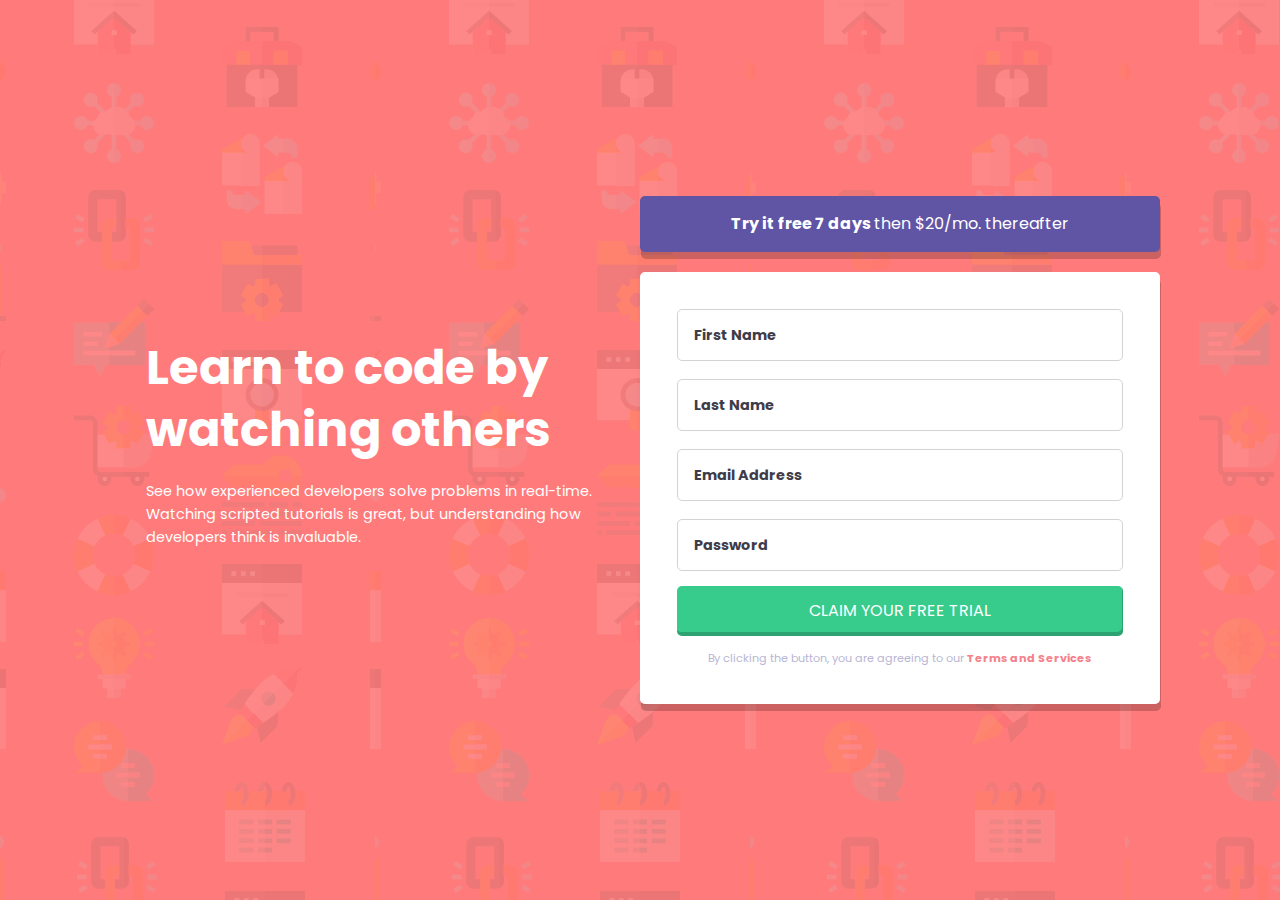
==== index.html @ 72adc968 "Styling finished - JS left" ====
<!DOCTYPE html>
<html lang="en">
<head>
  <meta charset="UTF-8">
  <meta name="viewport" content="width=device-width, initial-scale=1.0">
  <link rel="icon" type="image/png" sizes="32x32" href="./images/favicon-32x32.png">
  <link href="https://fonts.googleapis.com/css2?family=Poppins&display=swap" rel="stylesheet">
  <link rel="preconnect" href="https://fonts.googleapis.com"> 
  <link rel="preconnect" href="https://fonts.gstatic.com" crossorigin>
  <link href="normalize.css" type="text/css" rel="stylesheet">
  <link href="style.css" type="text/css" rel="stylesheet">
  <title>Intro component with sign up form</title>
</head>
<body>
  <div class="wrapper">
    <div class="txt-container">
      <h1 class="title">Learn to code by watching others</h1>
      <hr class="hr"></hr>
      <p class="description">See how experienced developers solve problems in real-time. Watching scripted tutorials is great, 
  but understanding how developers think is invaluable.</p>
    </div>
    <div class="form-container">
      <button type="submit" class="btn-bg-purp btn"> <strong>Try it free 7 days </strong>then $20/mo. thereafter</button>
      <form action="/" method="get" class="form">
        <fieldset class="fieldset">
          <input type="text" id="first-name" name="first-name" class="input" placeholder="First Name" minlength="2" maxlength="30">
          <div class="error hidden">First name cannot be empty</div>
          <input type="text" id="last-name" name="last-name" class="input" placeholder="Last Name" minlength="2" maxlength="30">
          <div class="error hidden">Last name cannot be empty</div>
          <input type="email" id="email" name="email" class="input" placeholder="Email Address">
          <div class="error hidden">Looks like this is not an email</div>
          <input type="password" id="password" name="password" class="input" placeholder="Password" minlength="6">
          <div class="error hidden">Password cannot be empty</div>
          <button type="submit" name="btn-submit" class="btn-bg-green btn">Claim your free trial</button>
          <span class="tc">By clicking the button, you are agreeing to our <a href="/" target="_blank">Terms and Services</a></span>
        </fieldset> 
      </form>
    </div>
 </div>
 <script src="script.js" type="text/javascript"></script>
</body>
</html>
---- style.css ----
* {
  box-sizing: border-box;
}

body {
  display: flex;
  flex-direction: column;
  justify-content: center;
  align-items: center;
  min-height: 100vh;
  background: #ff7a7a url("/images/bg-intro-mobile.png");
  font: 1em/1.5 "Poppins", sans-serif;
}

.wrapper {
  display: flex;
  flex-direction: column;
  width: 90%;
  max-width: 1040px;
}

.txt-container {
  display: flex;
  flex-direction: column;
  align-items: center;
  margin-bottom: 25px;
  text-align: center;
  color: white;
}

.title {
  width: 70%;
  margin-bottom: 0;
  margin-top: 0;
  font-size: 1.5em;
  line-height: 1.3em;
}

.hr {
  margin: 0;
  opacity: 0;
}

.description {
  width: 85%;
  margin-top: 1.1em;
  font-size: 0.9em;
  line-height: 1.6em;
}

.btn-bg-purp {
  width: 100%;
  margin-bottom: 20px;
  line-height: 1.5em;
  background-color: #6055a5;
  box-shadow: 1px 7px 0px 0px rgba(0, 0, 0, 0.2);
}

.fieldset {
  margin: 0;
  padding: 1.3em;
  border: none;
  border-radius: 5px;
  background-color: white;
}

.input {
  width: 100%;
  padding: 0.7em;
  border: 1px solid lightgray;
  border-radius: 5px;
}

.input:not(:first-child) {
  margin-top: 0.9em;
}

.error {
  display: flex;
  flex-direction: row-reverse;
  margin-top: 0.2em;
  font-size: 0.7em;
  font-style: italic;
  font-weight: bolder;
  color: #ff7a7a;
}

.btn-bg-green {
  width: 100%;
  margin: 0.9em 0;
  text-transform: uppercase;
  background-color: #38cc8c;
  box-shadow: -1px -4px 0px 0px inset rgba(0, 0, 0, 0.2);
}

.tc {
  display: block;
  width: 70%;
  margin: auto;
  font-size: 0.7em;
  text-align: center;
  color: #b9b6d3;
}

a {
  text-decoration: none;
  color: #f5818a;
  font-weight: bold;
}

/*//////// REPETITIVE STYLES ////////*/

.btn {
  padding: 1em;
  border: none;
  border-radius: 5px;
  color: white;
  cursor: pointer;
}

/*////// ELEMENT STATE STYLES //////*/

.btn-bg-purp:hover {
  background-color: rgba(96, 85, 165, 0.9);
}

.input::placeholder {
  color: #3e3c49;
  font-weight: bold;
  font-size: 0.9em;
}

.hidden {
  display: none;
}

.btn-bg-green:hover {
  background-color: rgba(56, 204, 140, 0.9);
}

a:hover {
  text-decoration: underline;
}

/* /////////MEDIA QUERIES //////*/

@media (min-width: 575px) and (max-width: 690px) {
  .wrapper {
    width: 80%;
  }
}

@media (min-width: 690px) and (max-width: 850px) {
  .wrapper {
    width: 70%;
  }
}

@media (min-width: 850px) {
  .wrapper {
    flex-direction: row;
  }

  .txt-container,
  .form-container {
    flex: 1 1 50%;
  }

  .txt-container {
    justify-content: center;
    margin: 0;
  }

  .title,
  .description {
    text-align: left;
  }

  .title {
    width: 90%;
    font-size: 3em;
  }

  .description {
    width: 90%;
  }

  .fieldset {
    padding: 2.3em;
    box-shadow: 1px 7px 0px 0px rgba(0, 0, 0, 0.2);
  }

  .input {
    padding: 1em;
  }

  .input:not(:first-child) {
    margin-top: 1.1em;
  }

  .tc {
    width: 100%;
  }
}
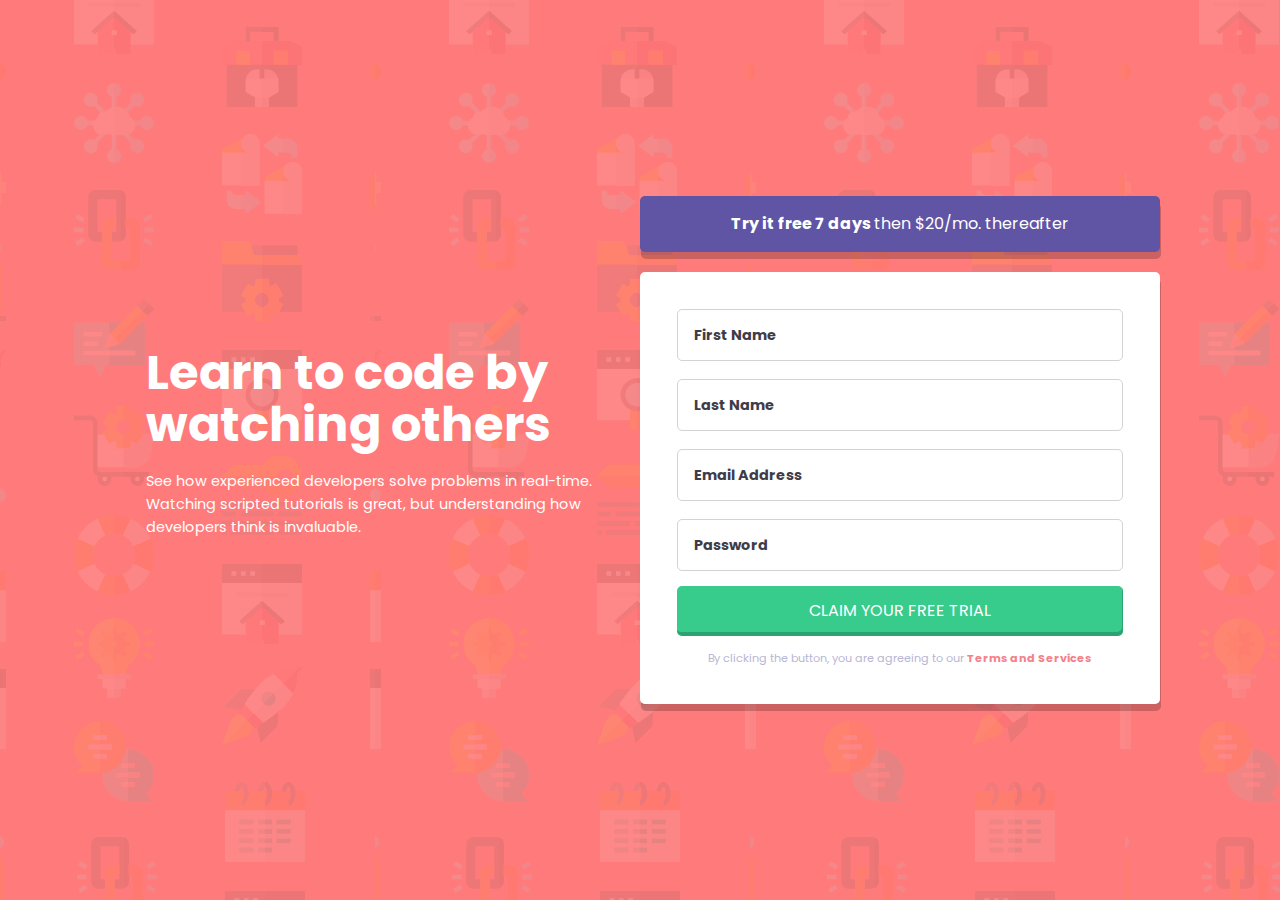
==== commit 4abb6cd3: "JS V.01 - Working | SIP - Extended Validation + Icon" ====
--- a/index.html
+++ b/index.html
@@ -24,13 +24,13 @@
       <form action="/" method="get" class="form">
         <fieldset class="fieldset">
           <input type="text" id="first-name" name="first-name" class="input" placeholder="First Name" minlength="2" maxlength="30">
-          <div class="error hidden">First name cannot be empty</div>
+          <div class="errorMsg hidden">First name cannot be empty</div>
           <input type="text" id="last-name" name="last-name" class="input" placeholder="Last Name" minlength="2" maxlength="30">
-          <div class="error hidden">Last name cannot be empty</div>
+          <div class="errorMsg hidden">Last name cannot be empty</div>
           <input type="email" id="email" name="email" class="input" placeholder="Email Address">
-          <div class="error hidden">Looks like this is not an email</div>
+          <div class="errorMsg hidden">Looks like this is not an email</div>
           <input type="password" id="password" name="password" class="input" placeholder="Password" minlength="6">
-          <div class="error hidden">Password cannot be empty</div>
+          <div class="errorMsg hidden">Password cannot be empty</div>
           <button type="submit" name="btn-submit" class="btn-bg-green btn">Claim your free trial</button>
           <span class="tc">By clicking the button, you are agreeing to our <a href="/" target="_blank">Terms and Services</a></span>
         </fieldset> 
--- a/style.css
+++ b/style.css
@@ -75,7 +75,7 @@
   margin-top: 0.9em;
 }
 
-.error {
+.errorMsg {
   display: flex;
   flex-direction: row-reverse;
   margin-top: 0.2em;
@@ -142,6 +142,14 @@
   text-decoration: underline;
 }
 
+.error {
+  border: 3px solid #ff7a7a;
+}
+
+.error::placeholder {
+  color: #ff7a7a;
+}
+
 /* /////////MEDIA QUERIES //////*/
 
 @media (min-width: 575px) and (max-width: 690px) {
@@ -179,6 +187,7 @@
   .title {
     width: 90%;
     font-size: 3em;
+    line-height: 1.1em;
   }
 
   .description {
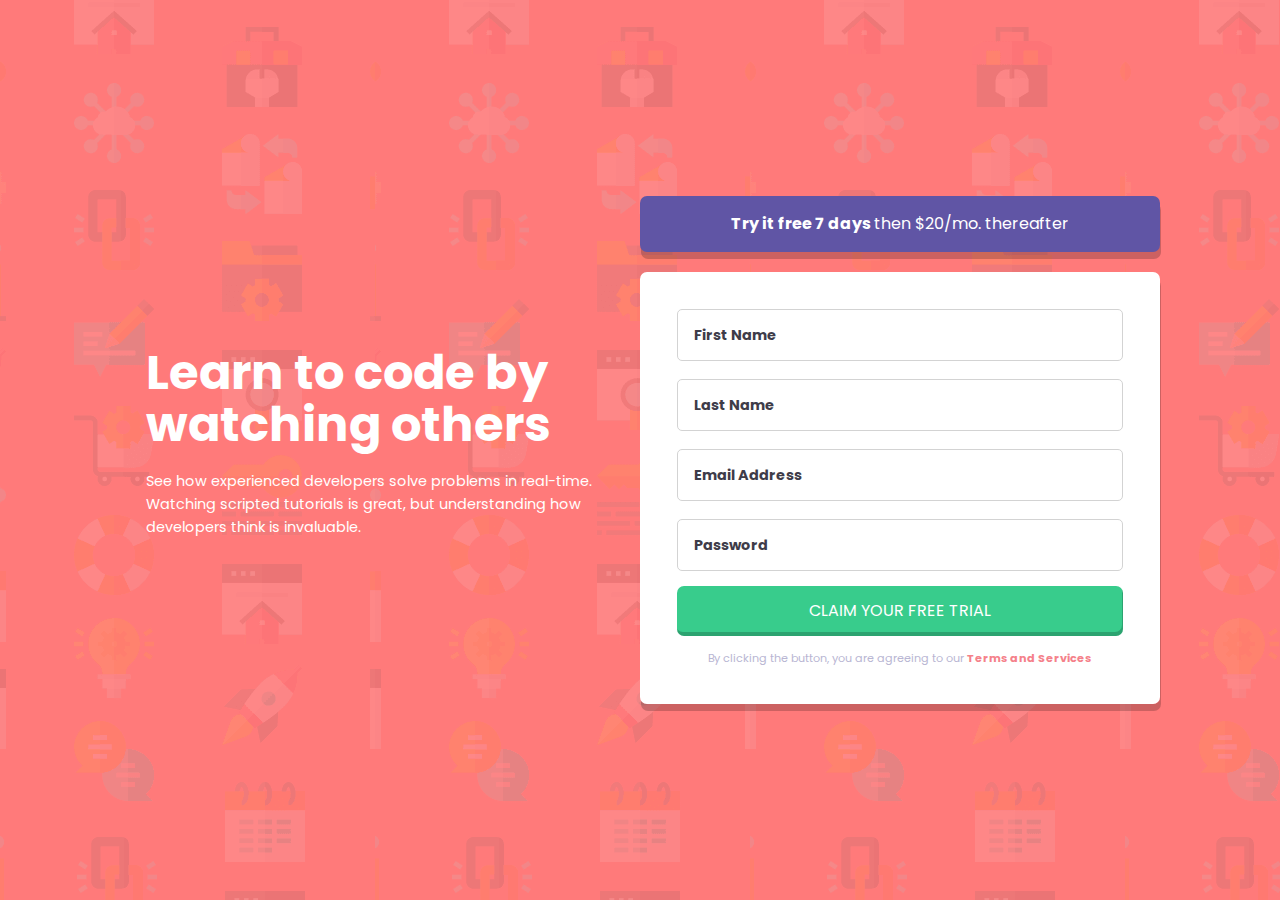
==== commit 5d85f91a: "Exclamation Symbol + Further vValidation + Accessibility + Autoprefixer" ====
--- a/index.html
+++ b/index.html
@@ -24,13 +24,13 @@
       <form action="/" method="get" class="form">
         <fieldset class="fieldset">
           <input type="text" id="first-name" name="first-name" class="input" placeholder="First Name" minlength="2" maxlength="30">
-          <div class="errorMsg hidden">First name cannot be empty</div>
+            <div class="errorMsg hidden">First Name cannot be empty</div>
           <input type="text" id="last-name" name="last-name" class="input" placeholder="Last Name" minlength="2" maxlength="30">
-          <div class="errorMsg hidden">Last name cannot be empty</div>
+            <div class="errorMsg hidden">Last Name cannot be empty</div>
           <input type="email" id="email" name="email" class="input" placeholder="Email Address">
-          <div class="errorMsg hidden">Looks like this is not an email</div>
+            <div class="errorMsg hidden">Looks like this is not an email</div>
           <input type="password" id="password" name="password" class="input" placeholder="Password" minlength="6">
-          <div class="errorMsg hidden">Password cannot be empty</div>
+            <div class="errorMsg hidden">Password cannot be empty</div>
           <button type="submit" name="btn-submit" class="btn-bg-green btn">Claim your free trial</button>
           <span class="tc">By clicking the button, you are agreeing to our <a href="/" target="_blank">Terms and Services</a></span>
         </fieldset> 
--- a/style.css
+++ b/style.css
@@ -48,6 +48,14 @@
   line-height: 1.6em;
 }
 
+.btn {
+  padding: 1em;
+  border: none;
+  border-radius: 7px;
+  color: white;
+  cursor: pointer;
+}
+
 .btn-bg-purp {
   width: 100%;
   margin-bottom: 20px;
@@ -60,7 +68,7 @@
   margin: 0;
   padding: 1.3em;
   border: none;
-  border-radius: 5px;
+  border-radius: 7px;
   background-color: white;
 }
 
@@ -69,10 +77,15 @@
   padding: 0.7em;
   border: 1px solid lightgray;
   border-radius: 5px;
+  position: relative;
 }
 
 .input:not(:first-child) {
   margin-top: 0.9em;
+}
+
+.input:focus {
+  border: 2px solid#3e3c49;
 }
 
 .errorMsg {
@@ -108,16 +121,6 @@
   font-weight: bold;
 }
 
-/*//////// REPETITIVE STYLES ////////*/
-
-.btn {
-  padding: 1em;
-  border: none;
-  border-radius: 5px;
-  color: white;
-  cursor: pointer;
-}
-
 /*////// ELEMENT STATE STYLES //////*/
 
 .btn-bg-purp:hover {
@@ -150,6 +153,9 @@
   color: #ff7a7a;
 }
 
+/* .error-icon {
+} */
+
 /* /////////MEDIA QUERIES //////*/
 
 @media (min-width: 575px) and (max-width: 690px) {
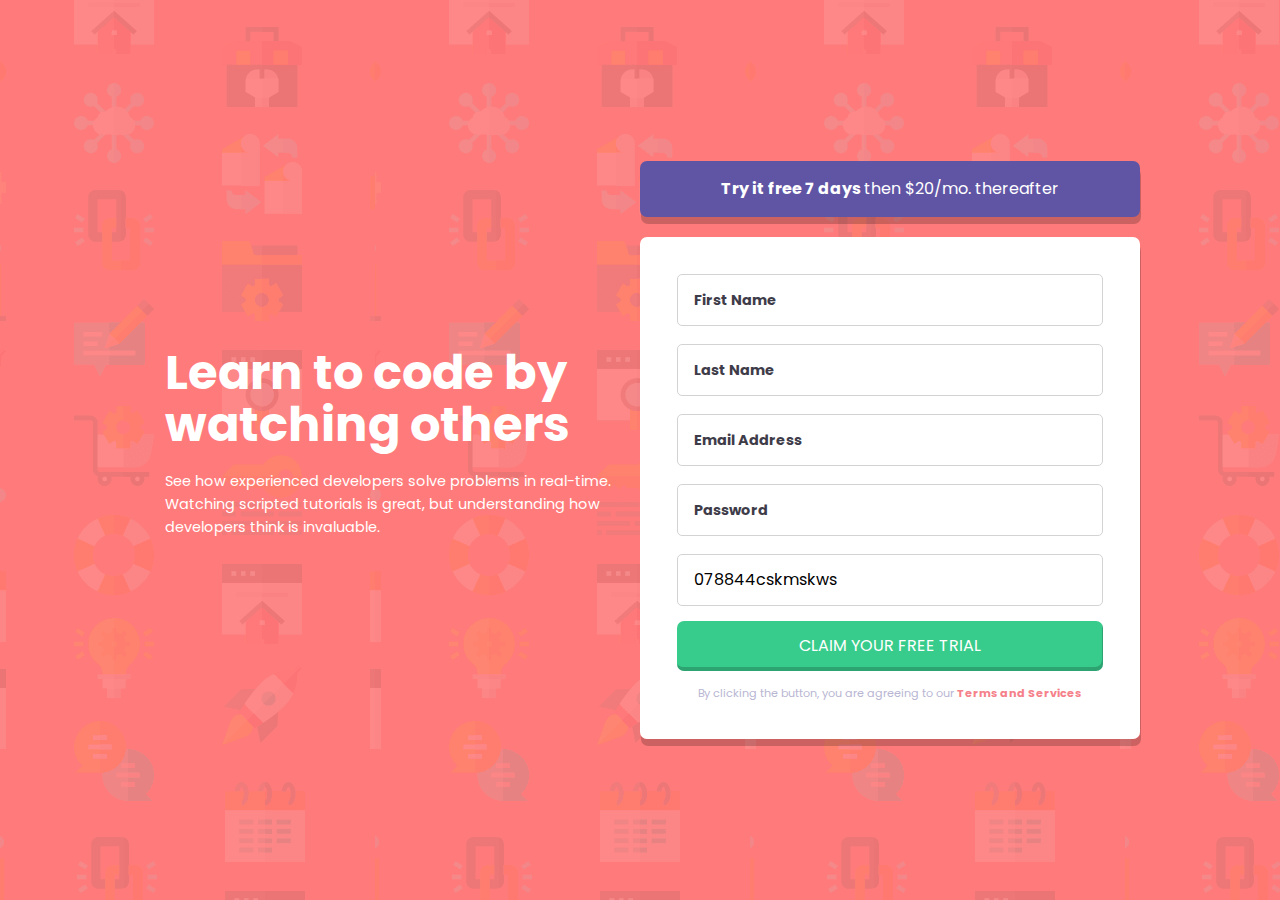
==== commit 997953da: "Phone number added" ====
--- a/index.html
+++ b/index.html
@@ -21,7 +21,7 @@
     </div>
     <div class="form-container">
       <button type="submit" class="btn-bg-purp btn"> <strong>Try it free 7 days </strong>then $20/mo. thereafter</button>
-      <form action="/" method="get" class="form">
+      <form action="results.html" method="get" class="form">
         <fieldset class="fieldset">
           <input type="text" id="first-name" name="first-name" class="input" placeholder="First Name" minlength="2" maxlength="30">
             <div class="errorMsg hidden">First Name cannot be empty</div>
@@ -31,6 +31,8 @@
             <div class="errorMsg hidden">Looks like this is not an email</div>
           <input type="password" id="password" name="password" class="input" placeholder="Password" minlength="6">
             <div class="errorMsg hidden">Password cannot be empty</div>
+          <input type="tel" id="phone-number" name="phone-number" class="input" placeholder="Phone Number" min="10" max="20" value="078844cskmskws">
+            <div class="errorMsg hidden">Phone number must be in a valid format</div>
           <button type="submit" name="btn-submit" class="btn-bg-green btn">Claim your free trial</button>
           <span class="tc">By clicking the button, you are agreeing to our <a href="/" target="_blank">Terms and Services</a></span>
         </fieldset> 
--- a/style.css
+++ b/style.css
@@ -70,6 +70,7 @@
   border: none;
   border-radius: 7px;
   background-color: white;
+  position: relative;
 }
 
 .input {
@@ -77,7 +78,6 @@
   padding: 0.7em;
   border: 1px solid lightgray;
   border-radius: 5px;
-  position: relative;
 }
 
 .input:not(:first-child) {
@@ -127,6 +127,30 @@
   background-color: rgba(96, 85, 165, 0.9);
 }
 
+.input::-webkit-input-placeholder {
+  color: #3e3c49;
+  font-weight: bold;
+  font-size: 0.9em;
+}
+
+.input::-moz-placeholder {
+  color: #3e3c49;
+  font-weight: bold;
+  font-size: 0.9em;
+}
+
+.input:-ms-input-placeholder {
+  color: #3e3c49;
+  font-weight: bold;
+  font-size: 0.9em;
+}
+
+.input::-ms-input-placeholder {
+  color: #3e3c49;
+  font-weight: bold;
+  font-size: 0.9em;
+}
+
 .input::placeholder {
   color: #3e3c49;
   font-weight: bold;
@@ -149,29 +173,46 @@
   border: 3px solid #ff7a7a;
 }
 
+.error::-webkit-input-placeholder {
+  color: #ff7a7a;
+}
+
+.error::-moz-placeholder {
+  color: #ff7a7a;
+}
+
+.error:-ms-input-placeholder {
+  color: #ff7a7a;
+}
+
+.error::-ms-input-placeholder {
+  color: #ff7a7a;
+}
+
 .error::placeholder {
   color: #ff7a7a;
 }
 
-/* .error-icon {
-} */
+.error-icon {
+  width: 30px;
+  position: absolute;
+  margin-top: -45px;
+  right: 50px;
+}
 
 /* /////////MEDIA QUERIES //////*/
 
-@media (min-width: 575px) and (max-width: 690px) {
+@media (min-width: 575px) {
   .wrapper {
     width: 80%;
-  }
-}
-
-@media (min-width: 690px) and (max-width: 850px) {
+    max-width: 460px;
+  }
+}
+
+@media (min-width: 930px) {
   .wrapper {
-    width: 70%;
-  }
-}
-
-@media (min-width: 850px) {
-  .wrapper {
+    width: 95%;
+    max-width: 1000px;
     flex-direction: row;
   }
 
@@ -213,6 +254,10 @@
     margin-top: 1.1em;
   }
 
+  .error-icon {
+    margin-top: -50px;
+  }
+
   .tc {
     width: 100%;
   }
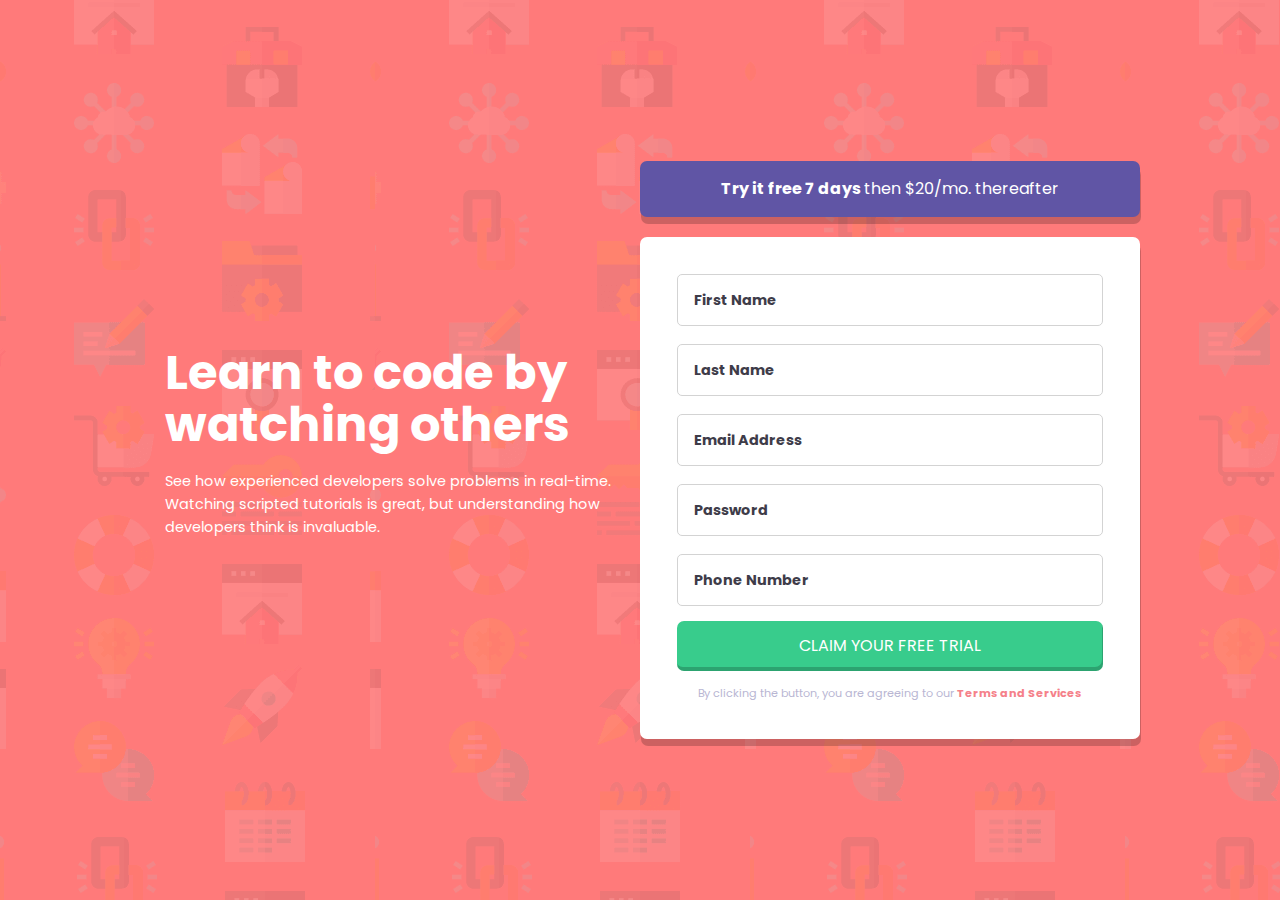
==== commit 516c8cf7: "Updated Comments + Results.html" ====
--- a/index.html
+++ b/index.html
@@ -31,7 +31,7 @@
             <div class="errorMsg hidden">Looks like this is not an email</div>
           <input type="password" id="password" name="password" class="input" placeholder="Password" minlength="6">
             <div class="errorMsg hidden">Password cannot be empty</div>
-          <input type="tel" id="phone-number" name="phone-number" class="input" placeholder="Phone Number" min="10" max="20" value="078844cskmskws">
+          <input type="tel" id="phone-number" name="phone-number" class="input" placeholder="Phone Number" min="10" max="20">
             <div class="errorMsg hidden">Phone number must be in a valid format</div>
           <button type="submit" name="btn-submit" class="btn-bg-green btn">Claim your free trial</button>
           <span class="tc">By clicking the button, you are agreeing to our <a href="/" target="_blank">Terms and Services</a></span>
